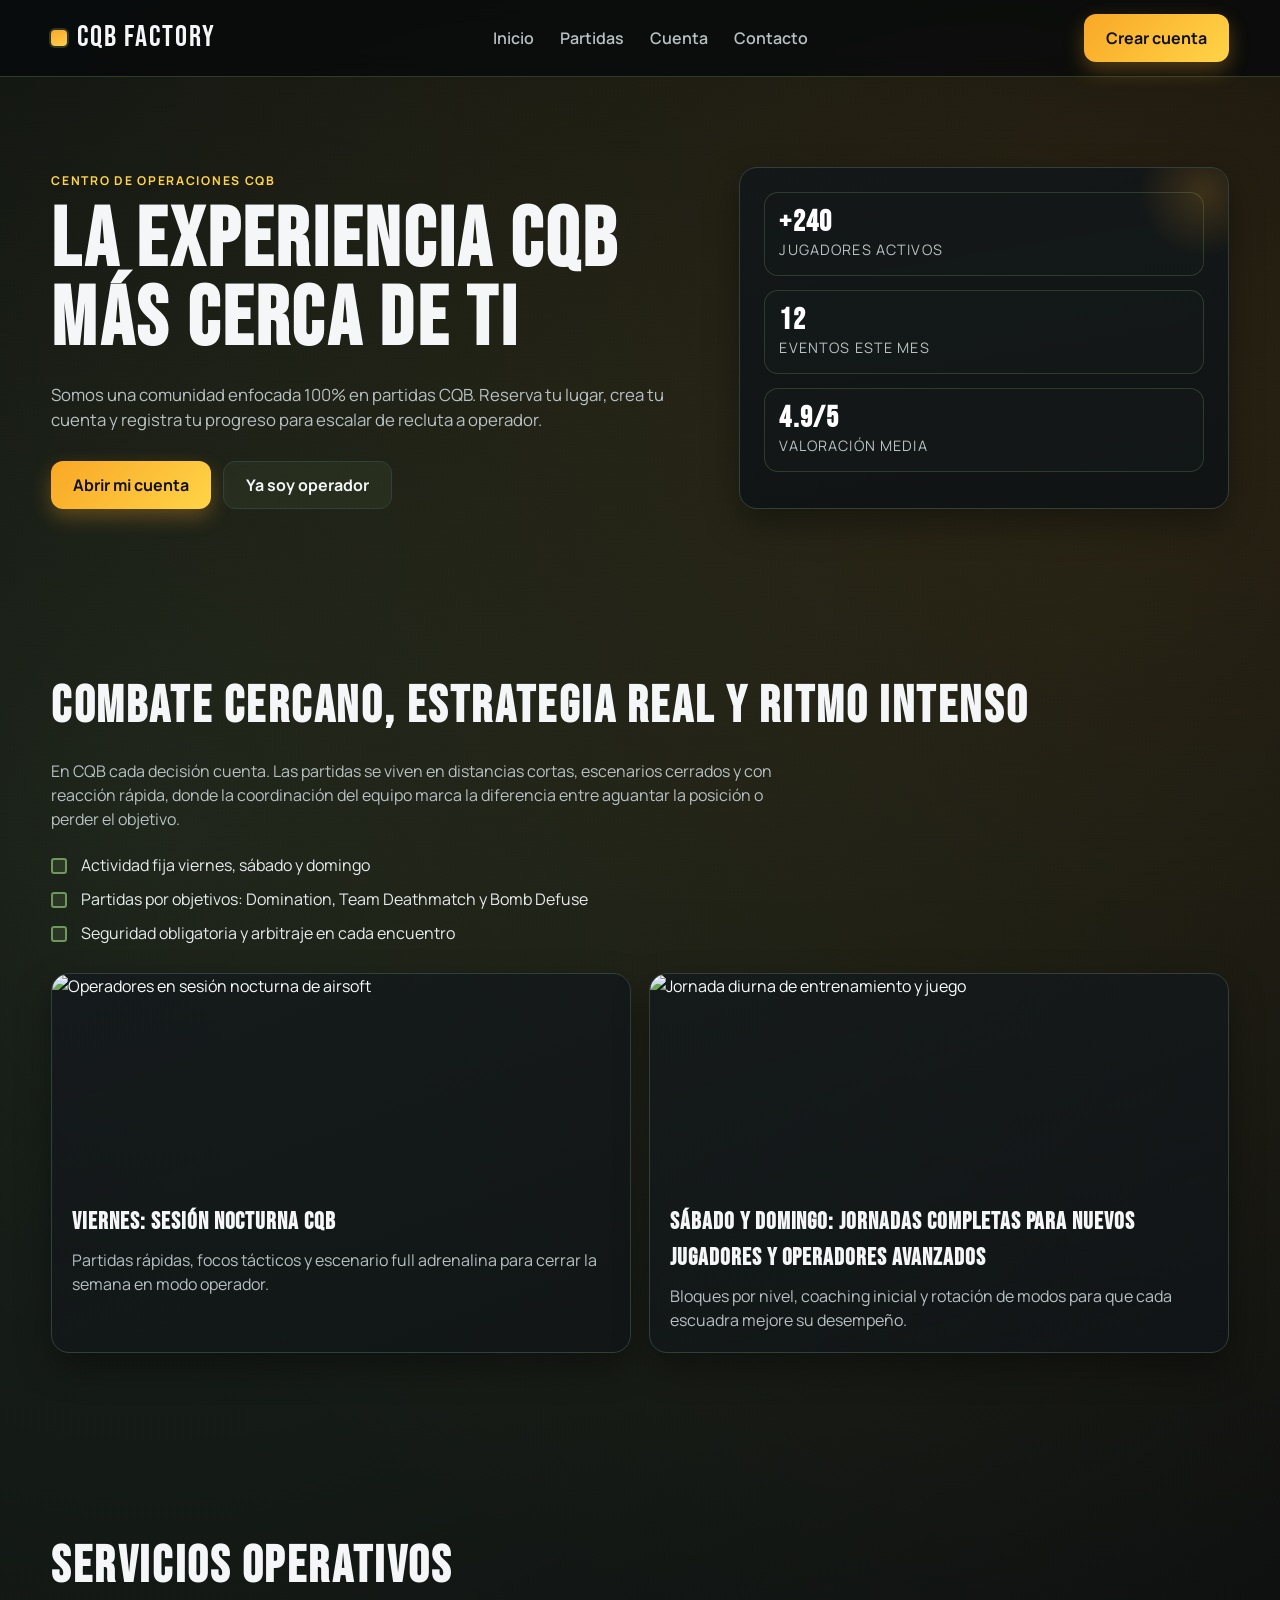
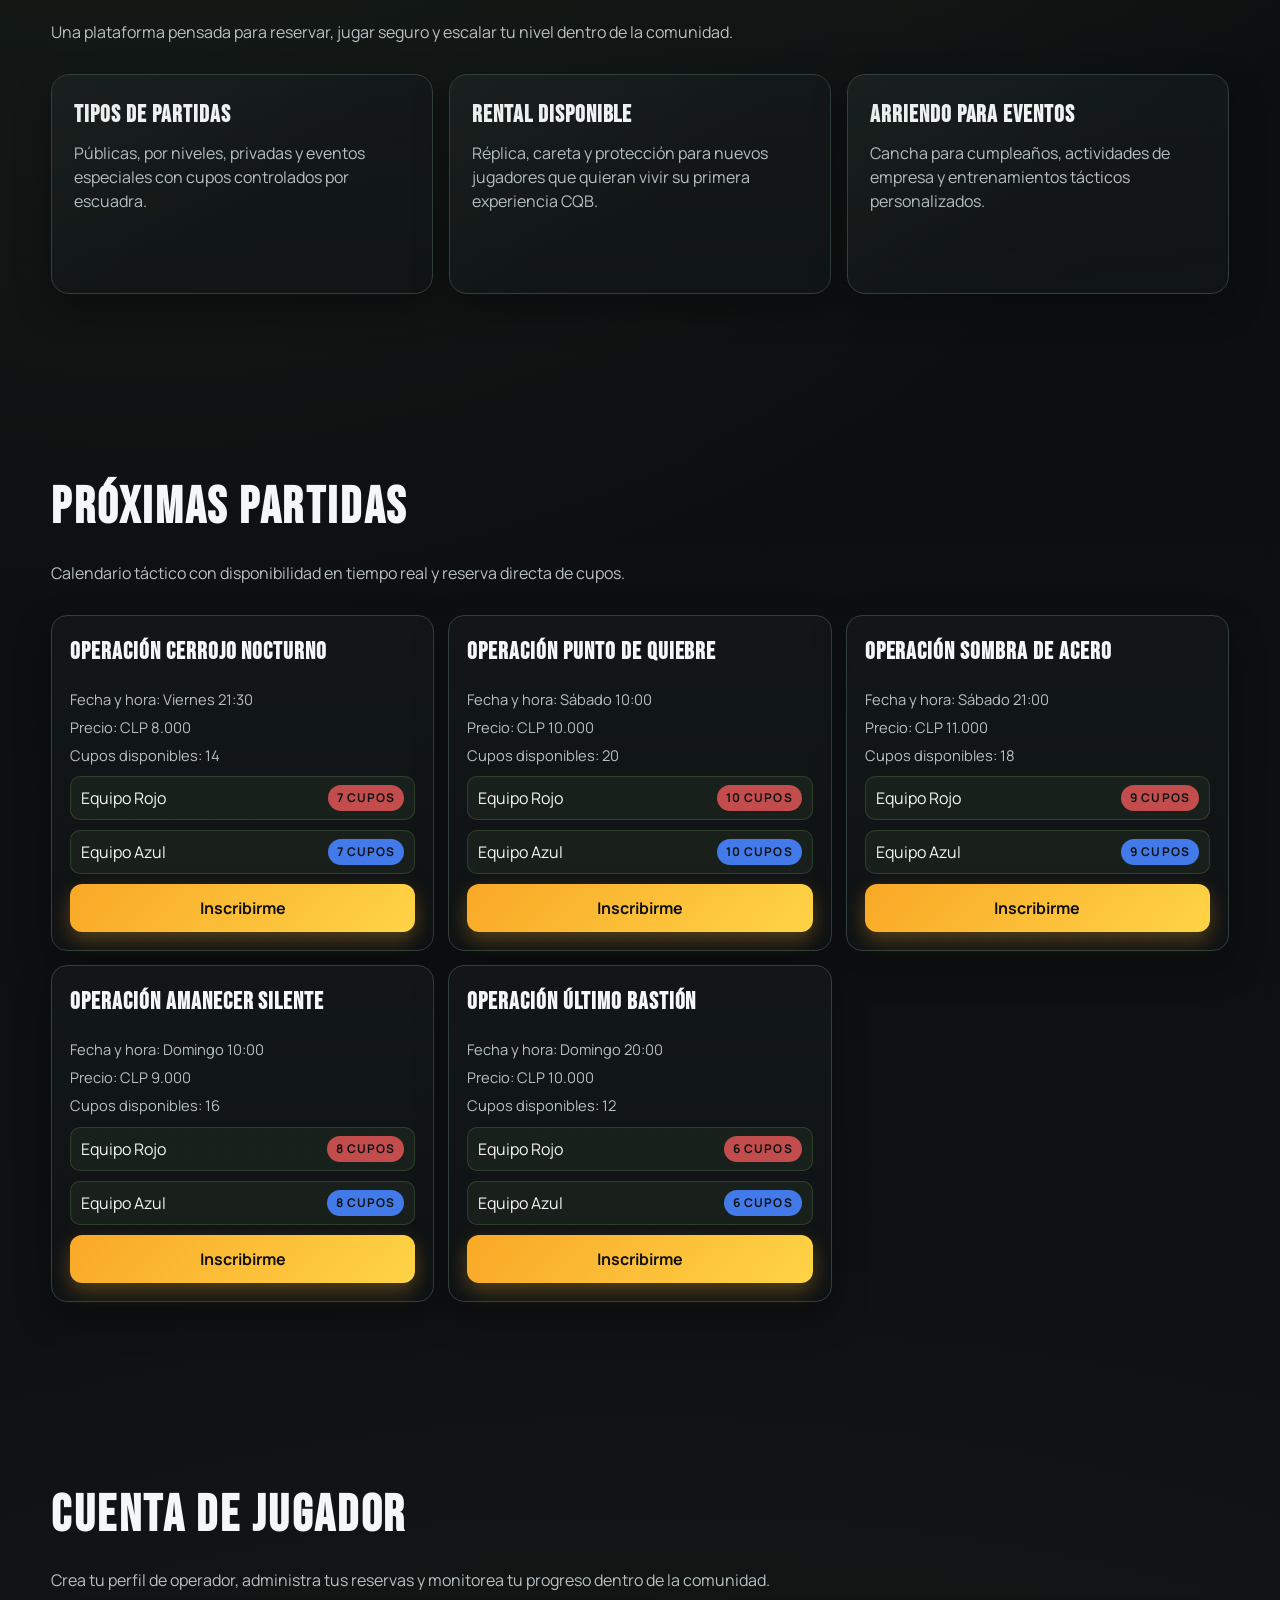
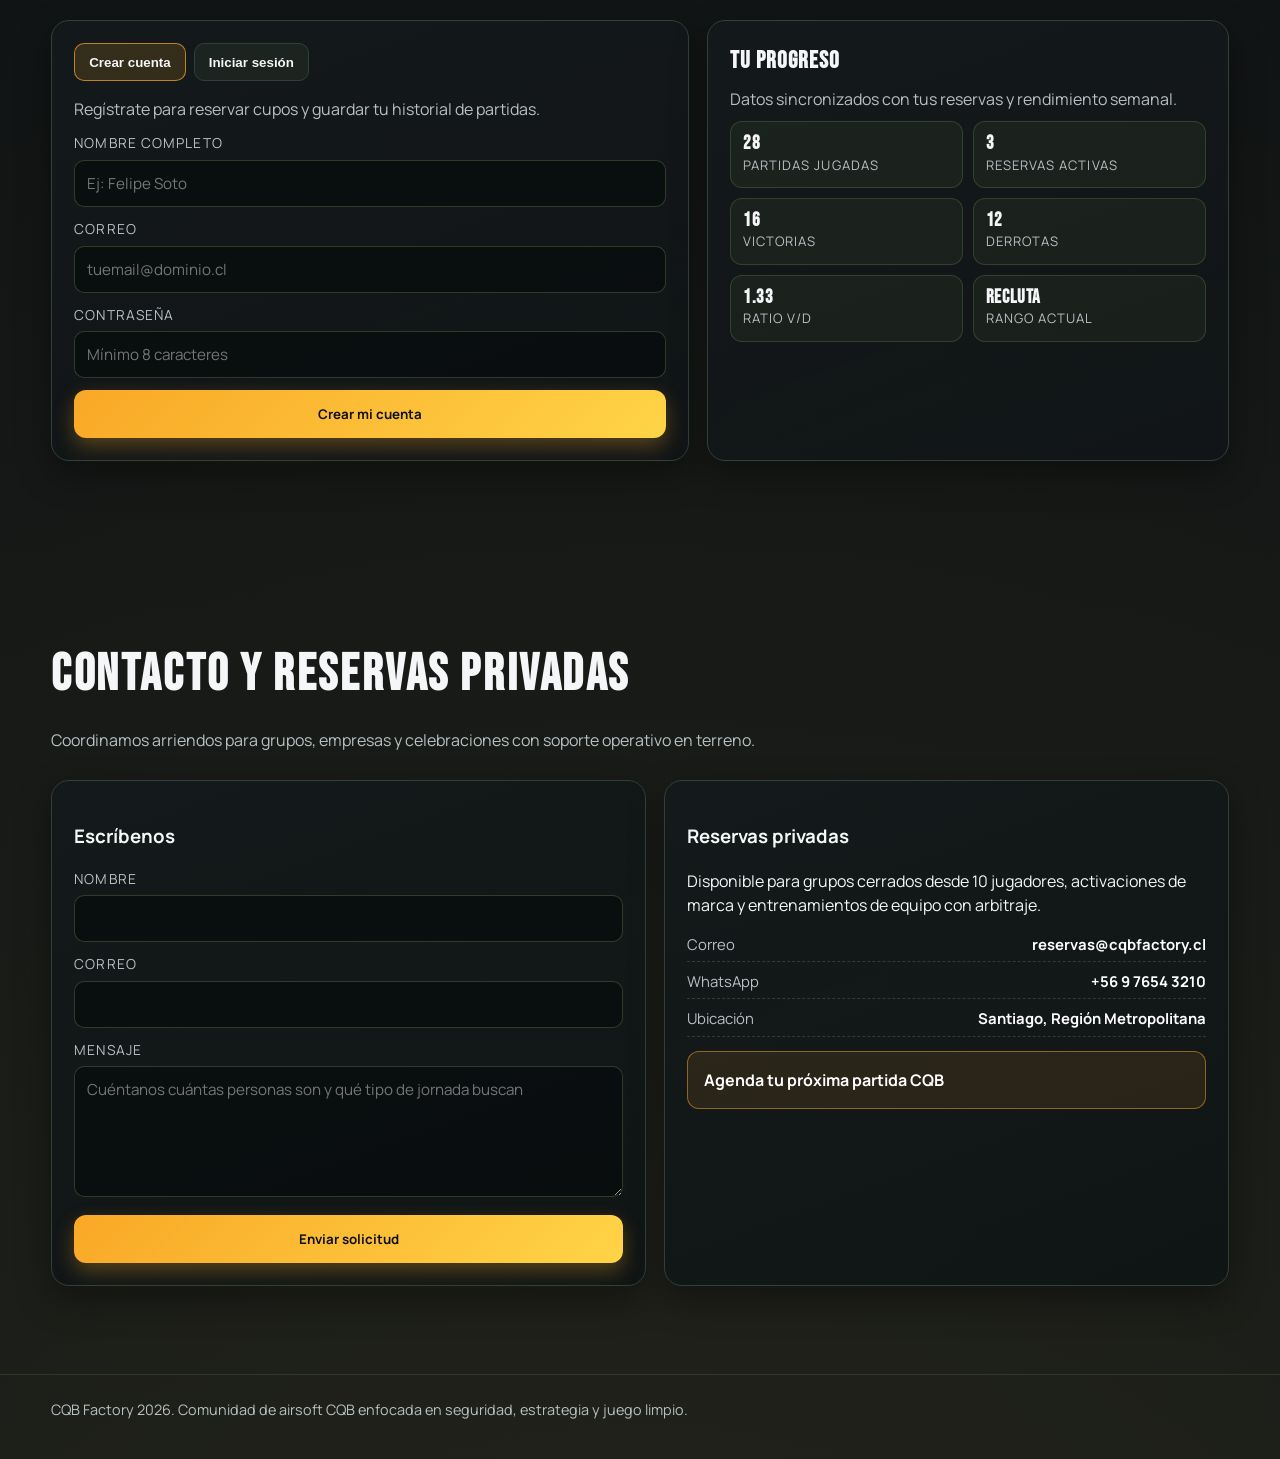
==== landing-cqb-factory-wordpress.html @ 55fa455e "base de la pagina web" ====
<!doctype html>
<html lang="es-CL">
<head>
  <meta charset="UTF-8" />
  <meta name="viewport" content="width=device-width, initial-scale=1.0" />
  <title>CQB Factory | Comunidad Airsoft CQB</title>
  <meta name="description" content="Plataforma de reservas de partidas CQB: crea tu cuenta, inscríbete a eventos y gestiona tu progreso como operador." />

  <link rel="preconnect" href="https://fonts.googleapis.com" />
  <link rel="preconnect" href="https://fonts.gstatic.com" crossorigin />
  <link href="https://fonts.googleapis.com/css2?family=Bebas+Neue&family=Manrope:wght@400;500;600;700;800&display=swap" rel="stylesheet" />

  <style>
    :root {
      --bg: #0d0f10;
      --bg-soft: #131718;
      --bg-panel: #171c1e;
      --text: #f4f6f7;
      --text-soft: #b7c0c3;
      --green: #5f7c4f;
      --green-strong: #6f965b;
      --charcoal: #252b2d;
      --line: #31403a;
      --accent: #f9a826;
      --accent-soft: #ffd447;
      --danger: #f45b69;
      --blue-team: #4886ff;
      --red-team: #d65353;
      --radius: 18px;
      --shadow: 0 14px 34px rgba(0, 0, 0, 0.35);
    }

    * {
      box-sizing: border-box;
    }

    html {
      scroll-behavior: smooth;
    }

    body {
      margin: 0;
      color: var(--text);
      font-family: "Manrope", sans-serif;
      background:
        radial-gradient(circle at 12% 18%, rgba(111, 150, 91, 0.16), transparent 35%),
        radial-gradient(circle at 88% 8%, rgba(249, 168, 38, 0.12), transparent 30%),
        radial-gradient(circle at 50% 110%, rgba(255, 212, 71, 0.08), transparent 45%),
        linear-gradient(180deg, #090b0c 0%, #111517 100%);
      min-height: 100vh;
      line-height: 1.5;
      position: relative;
      overflow-x: hidden;
    }

    body::before {
      content: "";
      position: fixed;
      inset: 0;
      pointer-events: none;
      background-image:
        repeating-linear-gradient(0deg, rgba(255, 255, 255, 0.02) 0px, rgba(255, 255, 255, 0.02) 1px, transparent 1px, transparent 3px),
        repeating-linear-gradient(90deg, rgba(255, 255, 255, 0.015) 0px, rgba(255, 255, 255, 0.015) 1px, transparent 1px, transparent 4px);
      mix-blend-mode: overlay;
      opacity: 0.35;
      z-index: 0;
    }

    img {
      max-width: 100%;
      display: block;
    }

    .wrap {
      width: min(1180px, 92vw);
      margin: 0 auto;
      position: relative;
      z-index: 1;
    }

    .section {
      padding: 88px 0;
    }

    .section-title {
      font-family: "Bebas Neue", sans-serif;
      letter-spacing: 0.05em;
      font-size: clamp(2rem, 4.6vw, 3.2rem);
      margin: 0 0 14px;
      text-transform: uppercase;
    }

    .section-sub {
      margin: 0;
      color: var(--text-soft);
      max-width: 760px;
    }

    .eyebrow {
      text-transform: uppercase;
      letter-spacing: 0.14em;
      color: var(--accent-soft);
      font-weight: 700;
      font-size: 0.76rem;
      margin-bottom: 12px;
      display: inline-block;
    }

    .reveal {
      opacity: 0;
      transform: translateY(24px);
      transition: opacity 0.6s ease, transform 0.6s ease;
    }

    .reveal.in-view {
      opacity: 1;
      transform: translateY(0);
    }

    .topbar {
      position: sticky;
      top: 0;
      z-index: 30;
      background: rgba(8, 10, 11, 0.82);
      backdrop-filter: blur(10px);
      border-bottom: 1px solid rgba(111, 150, 91, 0.35);
    }

    .nav {
      min-height: 76px;
      display: flex;
      align-items: center;
      justify-content: space-between;
      gap: 18px;
    }

    .brand {
      display: inline-flex;
      align-items: center;
      gap: 10px;
      text-decoration: none;
      color: var(--text);
      font-family: "Bebas Neue", sans-serif;
      font-size: 1.9rem;
      letter-spacing: 0.06em;
    }

    .brand-mark {
      width: 16px;
      height: 16px;
      border-radius: 4px;
      background: linear-gradient(160deg, var(--accent) 0%, #ffcf52 100%);
      box-shadow: 0 0 0 2px rgba(95, 124, 79, 0.4);
    }

    .menu {
      display: flex;
      align-items: center;
      gap: 26px;
      flex-wrap: wrap;
    }

    .menu a {
      color: var(--text-soft);
      text-decoration: none;
      font-weight: 600;
      transition: color 0.25s ease;
    }

    .menu a:hover,
    .menu a:focus-visible {
      color: #fff;
    }


    .btn {
      border: 0;
      cursor: pointer;
      padding: 0 22px;
      min-height: 48px;
      border-radius: 12px;
      font-weight: 700;
      font-family: "Manrope", sans-serif;
      display: inline-flex;
      align-items: center;
      justify-content: center;
      text-decoration: none;
      transition: transform 0.2s ease, box-shadow 0.2s ease, background 0.2s ease;
    }

    .btn:hover,
    .btn:focus-visible {
      transform: translateY(-1px);
    }

    .btn-primary {
      color: #111;
      background: linear-gradient(135deg, var(--accent) 0%, var(--accent-soft) 100%);
      box-shadow: 0 8px 20px rgba(249, 168, 38, 0.3);
    }

    .btn-outline {
      color: var(--text);
      background: rgba(95, 124, 79, 0.13);
      border: 1px solid var(--line);
    }

    .hero {
      padding: 90px 0 72px;
    }

    .hero-grid {
      display: grid;
      gap: 26px;
      grid-template-columns: 1.15fr 0.85fr;
      align-items: stretch;
    }

    .hero h1 {
      font-family: "Bebas Neue", sans-serif;
      text-transform: uppercase;
      font-size: clamp(2.8rem, 8vw, 5.2rem);
      letter-spacing: 0.04em;
      line-height: 0.95;
      margin: 0 0 22px;
    }

    .hero p {
      margin: 0;
      color: var(--text-soft);
      font-size: 1.05rem;
      max-width: 700px;
    }

    .hero-actions {
      margin-top: 28px;
      display: flex;
      flex-wrap: wrap;
      gap: 12px;
    }

    .hero-panel {
      border: 1px solid var(--line);
      border-radius: var(--radius);
      background: linear-gradient(170deg, rgba(19, 23, 24, 0.94) 0%, rgba(15, 19, 20, 0.92) 100%);
      box-shadow: var(--shadow);
      padding: 24px;
      display: grid;
      gap: 14px;
      align-content: start;
      position: relative;
      overflow: hidden;
    }

    .hero-panel::after {
      content: "";
      position: absolute;
      right: -40px;
      top: -40px;
      width: 130px;
      height: 130px;
      border-radius: 50%;
      background: radial-gradient(circle, rgba(249, 168, 38, 0.18) 0%, transparent 70%);
    }

    .metric {
      display: grid;
      gap: 2px;
      border: 1px solid rgba(111, 150, 91, 0.3);
      border-radius: 14px;
      padding: 14px;
      background: rgba(20, 26, 27, 0.6);
    }

    .metric strong {
      font-family: "Bebas Neue", sans-serif;
      letter-spacing: 0.04em;
      font-size: 1.9rem;
      color: #fff;
      line-height: 1;
    }

    .metric span {
      color: var(--text-soft);
      font-size: 0.9rem;
      text-transform: uppercase;
      letter-spacing: 0.08em;
    }

    .grid-2 {
      display: grid;
      grid-template-columns: repeat(2, minmax(0, 1fr));
      gap: 18px;
      margin-top: 28px;
    }

    .card {
      border: 1px solid var(--line);
      border-radius: var(--radius);
      background: linear-gradient(160deg, rgba(21, 26, 28, 0.92), rgba(17, 21, 23, 0.88));
      box-shadow: var(--shadow);
      overflow: hidden;
    }

    .card-body {
      padding: 20px;
    }

    .card h3,
    .service h3,
    .event-card h3,
    .panel h3 {
      margin: 0 0 8px;
      font-family: "Bebas Neue", sans-serif;
      text-transform: uppercase;
      letter-spacing: 0.04em;
      font-size: 1.5rem;
    }

    .card p,
    .service p,
    .event-card p,
    .panel p,
    .form-note,
    .label {
      margin: 0;
      color: var(--text-soft);
    }

    .bullet-list {
      margin: 22px 0 0;
      padding: 0;
      list-style: none;
      display: grid;
      gap: 10px;
    }

    .bullet-list li {
      position: relative;
      padding-left: 30px;
      color: #e6ebed;
    }

    .bullet-list li::before {
      content: "";
      width: 12px;
      height: 12px;
      border-radius: 3px;
      border: 2px solid var(--green-strong);
      background: rgba(111, 150, 91, 0.18);
      position: absolute;
      top: 5px;
      left: 0;
    }

    .feature-image {
      height: 210px;
      object-fit: cover;
      width: 100%;
      filter: saturate(0.78) contrast(1.05);
    }

    .services-grid {
      margin-top: 30px;
      display: grid;
      gap: 16px;
      grid-template-columns: repeat(3, minmax(0, 1fr));
    }

    .service {
      border: 1px solid var(--line);
      border-radius: var(--radius);
      padding: 22px;
      background: linear-gradient(175deg, rgba(20, 25, 27, 0.95), rgba(17, 21, 22, 0.86));
      box-shadow: var(--shadow);
      min-height: 220px;
      position: relative;
      overflow: hidden;
    }

    .service::before {
      content: "";
      position: absolute;
      inset: 0;
      background: linear-gradient(140deg, rgba(95, 124, 79, 0.08), transparent 55%);
      pointer-events: none;
    }

    .events-grid {
      margin-top: 30px;
      display: grid;
      grid-template-columns: repeat(3, minmax(0, 1fr));
      gap: 14px;
    }

    .event-card {
      border: 1px solid var(--line);
      border-radius: 16px;
      padding: 18px;
      background:
        linear-gradient(180deg, rgba(19, 23, 24, 0.95), rgba(15, 19, 21, 0.9)),
        repeating-linear-gradient(90deg, transparent 0px, transparent 19px, rgba(255, 255, 255, 0.03) 19px, rgba(255, 255, 255, 0.03) 20px);
      box-shadow: var(--shadow);
      display: grid;
      gap: 10px;
    }

    .event-meta {
      display: grid;
      gap: 6px;
      font-size: 0.92rem;
      color: var(--text-soft);
    }

    .event-row {
      display: flex;
      justify-content: space-between;
      align-items: center;
      gap: 10px;
      padding: 8px 10px;
      background: rgba(95, 124, 79, 0.12);
      border: 1px solid rgba(111, 150, 91, 0.26);
      border-radius: 10px;
    }

    .tag {
      font-size: 0.75rem;
      text-transform: uppercase;
      letter-spacing: 0.09em;
      font-weight: 700;
      color: #0f1213;
      border-radius: 999px;
      padding: 4px 9px;
    }

    .tag-blue { background: rgba(72, 134, 255, 0.9); }
    .tag-red { background: rgba(214, 83, 83, 0.9); }

    .account-grid {
      margin-top: 28px;
      display: grid;
      gap: 18px;
      grid-template-columns: 1.1fr 0.9fr;
    }

    .panel {
      border: 1px solid var(--line);
      border-radius: var(--radius);
      background: linear-gradient(160deg, rgba(20, 25, 27, 0.95), rgba(17, 21, 23, 0.9));
      box-shadow: var(--shadow);
      padding: 22px;
    }

    .tabs {
      display: inline-flex;
      gap: 8px;
      margin-bottom: 16px;
      flex-wrap: wrap;
    }

    .tab-btn {
      border: 1px solid var(--line);
      background: rgba(95, 124, 79, 0.12);
      color: var(--text);
      border-radius: 10px;
      min-height: 38px;
      padding: 0 14px;
      font-weight: 700;
      cursor: pointer;
    }

    .tab-btn.active {
      border-color: rgba(249, 168, 38, 0.7);
      background: rgba(249, 168, 38, 0.15);
    }

    .tab-panel {
      display: none;
    }

    .tab-panel.active {
      display: block;
      animation: fadeIn 0.28s ease;
    }

    @keyframes fadeIn {
      from { opacity: 0; transform: translateY(5px); }
      to { opacity: 1; transform: translateY(0); }
    }

    .field-grid {
      display: grid;
      gap: 12px;
      grid-template-columns: 1fr;
      margin-top: 12px;
    }

    .label {
      display: block;
      font-size: 0.86rem;
      margin-bottom: 6px;
      text-transform: uppercase;
      letter-spacing: 0.08em;
    }

    input,
    textarea,
    select {
      width: 100%;
      border-radius: 10px;
      border: 1px solid rgba(111, 150, 91, 0.35);
      background: rgba(9, 13, 14, 0.86);
      color: #f8fafb;
      padding: 12px 12px;
      font-family: "Manrope", sans-serif;
      font-size: 0.95rem;
    }

    input:focus,
    textarea:focus,
    select:focus {
      outline: 2px solid rgba(249, 168, 38, 0.45);
      border-color: rgba(249, 168, 38, 0.72);
    }

    .stats {
      display: grid;
      gap: 10px;
      grid-template-columns: repeat(2, minmax(0, 1fr));
      margin-top: 10px;
    }

    .stat {
      border: 1px solid rgba(111, 150, 91, 0.28);
      border-radius: 12px;
      padding: 12px;
      background: rgba(95, 124, 79, 0.11);
      display: grid;
      gap: 2px;
    }

    .stat strong {
      font-size: 1.2rem;
      line-height: 1;
      font-family: "Bebas Neue", sans-serif;
      letter-spacing: 0.03em;
    }

    .stat span {
      color: var(--text-soft);
      font-size: 0.82rem;
      text-transform: uppercase;
      letter-spacing: 0.08em;
    }

    .payment-box {
      margin-top: 28px;
      border: 1px solid var(--line);
      border-radius: var(--radius);
      background:
        linear-gradient(160deg, rgba(20, 26, 27, 0.96), rgba(16, 20, 21, 0.9)),
        radial-gradient(circle at 84% 20%, rgba(249, 168, 38, 0.13), transparent 42%);
      box-shadow: var(--shadow);
      padding: 24px;
      display: grid;
      gap: 20px;
    }

    .payment-steps {
      display: grid;
      grid-template-columns: repeat(2, minmax(0, 1fr));
      gap: 14px;
    }

    .step {
      border: 1px solid rgba(111, 150, 91, 0.35);
      border-radius: 12px;
      padding: 14px;
      background: rgba(95, 124, 79, 0.08);
    }

    .step h4 {
      margin: 0 0 8px;
      font-family: "Bebas Neue", sans-serif;
      letter-spacing: 0.04em;
      font-size: 1.22rem;
      text-transform: uppercase;
    }

    .summary {
      display: grid;
      gap: 8px;
      margin-top: 10px;
      font-size: 0.93rem;
      color: var(--text-soft);
    }

    .summary div {
      display: flex;
      justify-content: space-between;
      border-bottom: 1px dashed rgba(111, 150, 91, 0.3);
      padding-bottom: 6px;
    }

    .summary strong {
      color: #fff;
    }

    .contact-grid {
      margin-top: 28px;
      display: grid;
      grid-template-columns: 1fr 0.95fr;
      gap: 18px;
    }

    .contact-card {
      border: 1px solid var(--line);
      border-radius: var(--radius);
      background: linear-gradient(160deg, rgba(20, 26, 27, 0.95), rgba(15, 20, 21, 0.9));
      box-shadow: var(--shadow);
      padding: 22px;
    }

    .cta {
      margin-top: 14px;
      padding: 16px;
      border-radius: 12px;
      border: 1px solid rgba(249, 168, 38, 0.5);
      background: rgba(249, 168, 38, 0.1);
      color: #fff;
      font-weight: 700;
    }

    .footer {
      border-top: 1px solid rgba(111, 150, 91, 0.22);
      padding: 24px 0 38px;
      color: var(--text-soft);
      font-size: 0.9rem;
    }

    .menu-toggle {
      display: none;
      min-height: 42px;
      min-width: 42px;
      border-radius: 10px;
      border: 1px solid var(--line);
      background: rgba(95, 124, 79, 0.12);
      color: #fff;
      font-weight: 700;
    }

    @media (max-width: 1024px) {
      .hero-grid,
      .account-grid,
      .contact-grid,
      .payment-steps {
        grid-template-columns: 1fr;
      }

      .services-grid,
      .events-grid {
        grid-template-columns: repeat(2, minmax(0, 1fr));
      }
    }

    @media (max-width: 760px) {
      .section {
        padding: 70px 0;
      }

      .menu-toggle {
        display: inline-flex;
        align-items: center;
        justify-content: center;
      }

      .menu {
        position: absolute;
        top: 76px;
        left: 4vw;
        right: 4vw;
        border: 1px solid var(--line);
        border-radius: 14px;
        background: rgba(13, 17, 18, 0.95);
        padding: 16px;
        display: none;
        flex-direction: column;
        align-items: flex-start;
        gap: 12px;
      }

      .menu.open {
        display: flex;
      }

      .nav .btn-primary {
        display: none;
      }

      .grid-2,
      .services-grid,
      .events-grid,
      .stats {
        grid-template-columns: 1fr;
      }

      .hero {
        padding-top: 62px;
      }
    }
  </style>
</head>
<body>
  <header class="topbar">
    <div class="wrap nav">
      <a href="#inicio" class="brand" aria-label="Ir al inicio de CQB Factory">
        <span class="brand-mark" aria-hidden="true"></span>
        CQB FACTORY
      </a>

      <button class="menu-toggle" id="menuToggle" aria-label="Abrir menú">MENU</button>

      <nav class="menu" id="mainMenu">
        <a href="#inicio">Inicio</a>
        <a href="#partidas">Partidas</a>
        <a href="#cuenta">Cuenta</a>
        <a href="#contacto">Contacto</a>
      </nav>

      <a href="#cuenta" class="btn btn-primary">Crear cuenta</a>
    </div>
  </header>

  <main>
    <section class="hero" id="inicio">
      <div class="wrap hero-grid">
        <div class="reveal">
          <span class="eyebrow">Centro de Operaciones CQB</span>
          <h1>La experiencia CQB más cerca de ti</h1>
          <p>
            Somos una comunidad enfocada 100% en partidas CQB. Reserva tu lugar, crea tu cuenta y registra tu progreso
            para escalar de recluta a operador.
          </p>
          <div class="hero-actions">
            <a href="#cuenta" class="btn btn-primary">Abrir mi cuenta</a>
            <a href="#cuenta" class="btn btn-outline">Ya soy operador</a>
          </div>
        </div>

        <aside class="hero-panel reveal" aria-label="Métricas de la comunidad">
          <div class="metric">
            <strong>+240</strong>
            <span>Jugadores activos</span>
          </div>
          <div class="metric">
            <strong>12</strong>
            <span>Eventos este mes</span>
          </div>
          <div class="metric">
            <strong>4.9/5</strong>
            <span>Valoración media</span>
          </div>
        </aside>
      </div>
    </section>

    <section class="section" id="descripcion">
      <div class="wrap reveal">
        <h2 class="section-title">Combate cercano, estrategia real y ritmo intenso</h2>
        <p class="section-sub">
          En CQB cada decisión cuenta. Las partidas se viven en distancias cortas, escenarios cerrados y con reacción rápida,
          donde la coordinación del equipo marca la diferencia entre aguantar la posición o perder el objetivo.
        </p>

        <ul class="bullet-list">
          <li>Actividad fija viernes, sábado y domingo</li>
          <li>Partidas por objetivos: Domination, Team Deathmatch y Bomb Defuse</li>
          <li>Seguridad obligatoria y arbitraje en cada encuentro</li>
        </ul>

        <div class="grid-2">
          <article class="card reveal">
            <img class="feature-image" src="https://images.unsplash.com/photo-1520105072000-f44fc083e508?auto=format&fit=crop&w=1200&q=80" alt="Operadores en sesión nocturna de airsoft" loading="lazy" />
            <div class="card-body">
              <h3>Viernes: Sesión nocturna CQB</h3>
              <p>Partidas rápidas, focos tácticos y escenario full adrenalina para cerrar la semana en modo operador.</p>
            </div>
          </article>

          <article class="card reveal">
            <img class="feature-image" src="https://images.unsplash.com/photo-1547355253-ff0740f6e8c1?auto=format&fit=crop&w=1200&q=80" alt="Jornada diurna de entrenamiento y juego" loading="lazy" />
            <div class="card-body">
              <h3>Sábado y Domingo: Jornadas completas para nuevos jugadores y operadores avanzados</h3>
              <p>Bloques por nivel, coaching inicial y rotación de modos para que cada escuadra mejore su desempeño.</p>
            </div>
          </article>
        </div>
      </div>
    </section>

    <section class="section" id="servicios">
      <div class="wrap reveal">
        <h2 class="section-title">Servicios Operativos</h2>
        <p class="section-sub">Una plataforma pensada para reservar, jugar seguro y escalar tu nivel dentro de la comunidad.</p>

        <div class="services-grid">
          <article class="service reveal">
            <h3>Tipos de partidas</h3>
            <p>Públicas, por niveles, privadas y eventos especiales con cupos controlados por escuadra.</p>
          </article>

          <article class="service reveal">
            <h3>Rental disponible</h3>
            <p>Réplica, careta y protección para nuevos jugadores que quieran vivir su primera experiencia CQB.</p>
          </article>

          <article class="service reveal">
            <h3>Arriendo para eventos</h3>
            <p>Cancha para cumpleaños, actividades de empresa y entrenamientos tácticos personalizados.</p>
          </article>
        </div>
      </div>
    </section>

    <section class="section" id="partidas">
      <div class="wrap reveal">
        <h2 class="section-title">Próximas partidas</h2>
        <p class="section-sub">Calendario táctico con disponibilidad en tiempo real y reserva directa de cupos.</p>

        <div class="events-grid">
          <article class="event-card reveal">
            <h3>Operación Cerrojo Nocturno</h3>
            <div class="event-meta">
              <span>Fecha y hora: Viernes 21:30</span>
              <span>Precio: CLP 8.000</span>
              <span>Cupos disponibles: 14</span>
            </div>
            <div class="event-row"><span>Equipo Rojo</span><span class="tag tag-red">7 cupos</span></div>
            <div class="event-row"><span>Equipo Azul</span><span class="tag tag-blue">7 cupos</span></div>
            <a class="btn btn-primary" href="inscripcion-y-pago.html">Inscribirme</a>
          </article>

          <article class="event-card reveal">
            <h3>Operación Punto de Quiebre</h3>
            <div class="event-meta">
              <span>Fecha y hora: Sábado 10:00</span>
              <span>Precio: CLP 10.000</span>
              <span>Cupos disponibles: 20</span>
            </div>
            <div class="event-row"><span>Equipo Rojo</span><span class="tag tag-red">10 cupos</span></div>
            <div class="event-row"><span>Equipo Azul</span><span class="tag tag-blue">10 cupos</span></div>
            <a class="btn btn-primary" href="inscripcion-y-pago.html">Inscribirme</a>
          </article>

          <article class="event-card reveal">
            <h3>Operación Sombra de Acero</h3>
            <div class="event-meta">
              <span>Fecha y hora: Sábado 21:00</span>
              <span>Precio: CLP 11.000</span>
              <span>Cupos disponibles: 18</span>
            </div>
            <div class="event-row"><span>Equipo Rojo</span><span class="tag tag-red">9 cupos</span></div>
            <div class="event-row"><span>Equipo Azul</span><span class="tag tag-blue">9 cupos</span></div>
            <a class="btn btn-primary" href="inscripcion-y-pago.html">Inscribirme</a>
          </article>

          <article class="event-card reveal">
            <h3>Operación Amanecer Silente</h3>
            <div class="event-meta">
              <span>Fecha y hora: Domingo 10:00</span>
              <span>Precio: CLP 9.000</span>
              <span>Cupos disponibles: 16</span>
            </div>
            <div class="event-row"><span>Equipo Rojo</span><span class="tag tag-red">8 cupos</span></div>
            <div class="event-row"><span>Equipo Azul</span><span class="tag tag-blue">8 cupos</span></div>
            <a class="btn btn-primary" href="inscripcion-y-pago.html">Inscribirme</a>
          </article>

          <article class="event-card reveal">
            <h3>Operación Último Bastión</h3>
            <div class="event-meta">
              <span>Fecha y hora: Domingo 20:00</span>
              <span>Precio: CLP 10.000</span>
              <span>Cupos disponibles: 12</span>
            </div>
            <div class="event-row"><span>Equipo Rojo</span><span class="tag tag-red">6 cupos</span></div>
            <div class="event-row"><span>Equipo Azul</span><span class="tag tag-blue">6 cupos</span></div>
            <a class="btn btn-primary" href="inscripcion-y-pago.html">Inscribirme</a>
          </article>
        </div>
      </div>
    </section>

    <section class="section" id="cuenta">
      <div class="wrap reveal">
        <h2 class="section-title">Cuenta de jugador</h2>
        <p class="section-sub">Crea tu perfil de operador, administra tus reservas y monitorea tu progreso dentro de la comunidad.</p>

        <div class="account-grid">
          <article class="panel reveal">
            <div class="tabs" role="tablist" aria-label="Acceso de cuenta">
              <button class="tab-btn active" role="tab" data-target="tab-crear" aria-selected="true">Crear cuenta</button>
              <button class="tab-btn" role="tab" data-target="tab-login" aria-selected="false">Iniciar sesión</button>
            </div>

            <div class="tab-panel active" id="tab-crear" role="tabpanel">
              <p class="form-note">Regístrate para reservar cupos y guardar tu historial de partidas.</p>
              <form class="field-grid" action="#" method="post">
                <div>
                  <label class="label" for="nombre-crear">Nombre completo</label>
                  <input id="nombre-crear" name="nombre" type="text" placeholder="Ej: Felipe Soto" required />
                </div>
                <div>
                  <label class="label" for="correo-crear">Correo</label>
                  <input id="correo-crear" name="correo" type="email" placeholder="tuemail@dominio.cl" required />
                </div>
                <div>
                  <label class="label" for="pass-crear">Contraseña</label>
                  <input id="pass-crear" name="contrasena" type="password" placeholder="Mínimo 8 caracteres" required />
                </div>
                <button class="btn btn-primary" type="submit">Crear mi cuenta</button>
              </form>
            </div>

            <div class="tab-panel" id="tab-login" role="tabpanel">
              <p class="form-note">Ingresa con tu cuenta para inscribirte en próximas partidas y revisar tus estadísticas.</p>
              <form class="field-grid" action="#" method="post">
                <div>
                  <label class="label" for="nombre-login">Nombre</label>
                  <input id="nombre-login" name="nombre_login" type="text" placeholder="Tu nombre de operador" required />
                </div>
                <div>
                  <label class="label" for="correo-login">Correo</label>
                  <input id="correo-login" name="correo_login" type="email" placeholder="tuemail@dominio.cl" required />
                </div>
                <div>
                  <label class="label" for="pass-login">Contraseña</label>
                  <input id="pass-login" name="pass_login" type="password" placeholder="Tu contraseña" required />
                </div>
                <button class="btn btn-outline" type="submit">Entrar al sistema</button>
              </form>
            </div>
          </article>

          <aside class="panel reveal" aria-label="Panel de progreso del jugador">
            <h3>Tu progreso</h3>
            <p class="form-note">Datos sincronizados con tus reservas y rendimiento semanal.</p>
            <div class="stats">
              <div class="stat"><strong>28</strong><span>Partidas jugadas</span></div>
              <div class="stat"><strong>3</strong><span>Reservas activas</span></div>
              <div class="stat"><strong>16</strong><span>Victorias</span></div>
              <div class="stat"><strong>12</strong><span>Derrotas</span></div>
              <div class="stat"><strong>1.33</strong><span>Ratio V/D</span></div>
              <div class="stat"><strong>Recluta</strong><span>Rango actual</span></div>
            </div>
          </aside>
        </div>

      </div>
    </section>

    <section class="section" id="contacto">
      <div class="wrap reveal">
        <h2 class="section-title">Contacto y reservas privadas</h2>
        <p class="section-sub">Coordinamos arriendos para grupos, empresas y celebraciones con soporte operativo en terreno.</p>

        <div class="contact-grid">
          <article class="contact-card reveal">
            <h3>Escríbenos</h3>
            <form class="field-grid" action="#" method="post">
              <div>
                <label class="label" for="contacto-nombre">Nombre</label>
                <input id="contacto-nombre" name="contacto_nombre" type="text" required />
              </div>
              <div>
                <label class="label" for="contacto-correo">Correo</label>
                <input id="contacto-correo" name="contacto_correo" type="email" required />
              </div>
              <div>
                <label class="label" for="contacto-mensaje">Mensaje</label>
                <textarea id="contacto-mensaje" name="contacto_mensaje" rows="5" placeholder="Cuéntanos cuántas personas son y qué tipo de jornada buscan" required></textarea>
              </div>
              <button class="btn btn-primary" type="submit">Enviar solicitud</button>
            </form>
          </article>

          <aside class="contact-card reveal">
            <h3>Reservas privadas</h3>
            <p>
              Disponible para grupos cerrados desde 10 jugadores, activaciones de marca y entrenamientos de equipo con arbitraje.
            </p>
            <div class="summary" style="margin-top: 14px;">
              <div><span>Correo</span><strong>reservas@cqbfactory.cl</strong></div>
              <div><span>WhatsApp</span><strong>+56 9 7654 3210</strong></div>
              <div><span>Ubicación</span><strong>Santiago, Región Metropolitana</strong></div>
            </div>
            <div class="cta">Agenda tu próxima partida CQB</div>
          </aside>
        </div>
      </div>
    </section>
  </main>

  <footer class="footer">
    <div class="wrap">CQB Factory 2026. Comunidad de airsoft CQB enfocada en seguridad, estrategia y juego limpio.</div>
  </footer>

  <script>
    const menuToggle = document.getElementById("menuToggle");
    const mainMenu = document.getElementById("mainMenu");

    if (menuToggle && mainMenu) {
      menuToggle.addEventListener("click", () => {
        mainMenu.classList.toggle("open");
      });
    }

    const tabButtons = document.querySelectorAll(".tab-btn");
    const tabPanels = document.querySelectorAll(".tab-panel");

    tabButtons.forEach((button) => {
      button.addEventListener("click", () => {
        const target = button.getAttribute("data-target");

        tabButtons.forEach((btn) => {
          btn.classList.remove("active");
          btn.setAttribute("aria-selected", "false");
        });

        tabPanels.forEach((panel) => panel.classList.remove("active"));

        button.classList.add("active");
        button.setAttribute("aria-selected", "true");

        const panel = document.getElementById(target);
        if (panel) {
          panel.classList.add("active");
        }
      });
    });

    const observer = new IntersectionObserver(
      (entries) => {
        entries.forEach((entry) => {
          if (entry.isIntersecting) {
            entry.target.classList.add("in-view");
            observer.unobserve(entry.target);
          }
        });
      },
      { threshold: 0.12 }
    );

    document.querySelectorAll(".reveal").forEach((element) => observer.observe(element));
  </script>
</body>
</html>
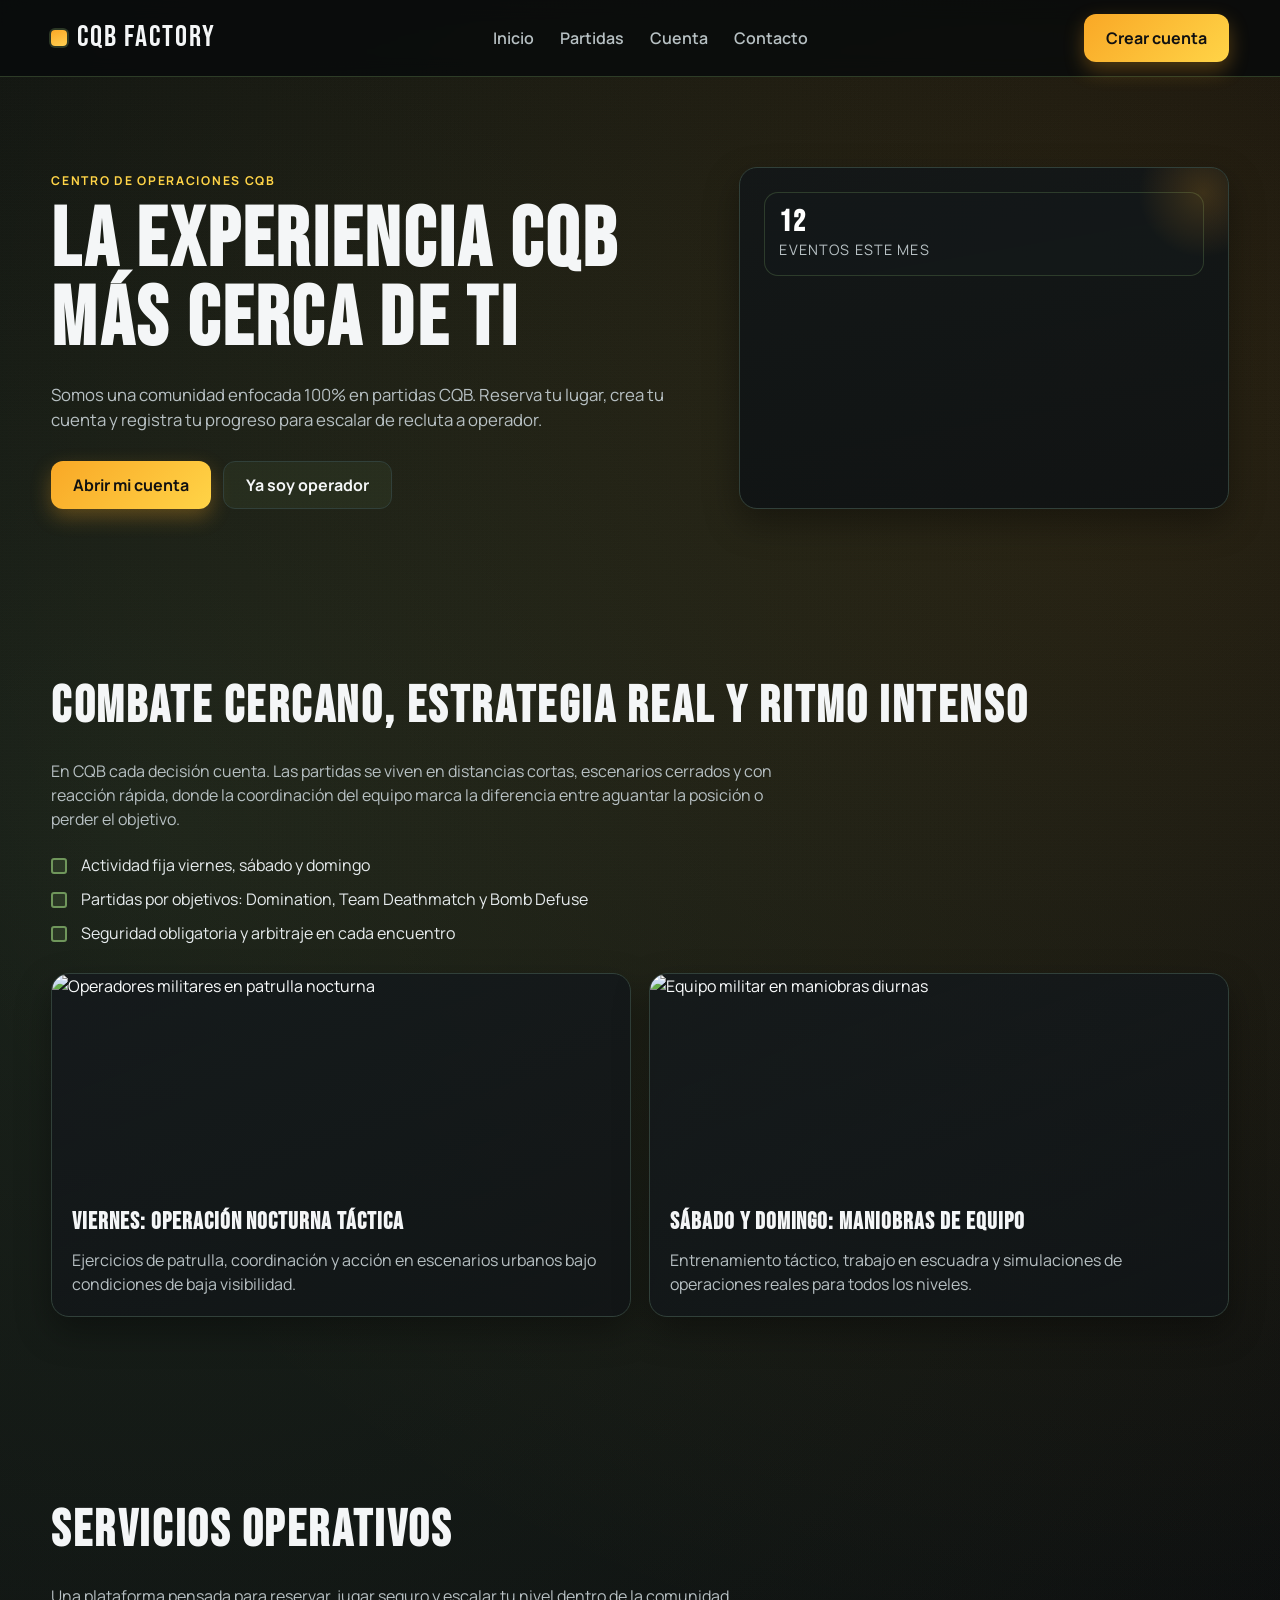
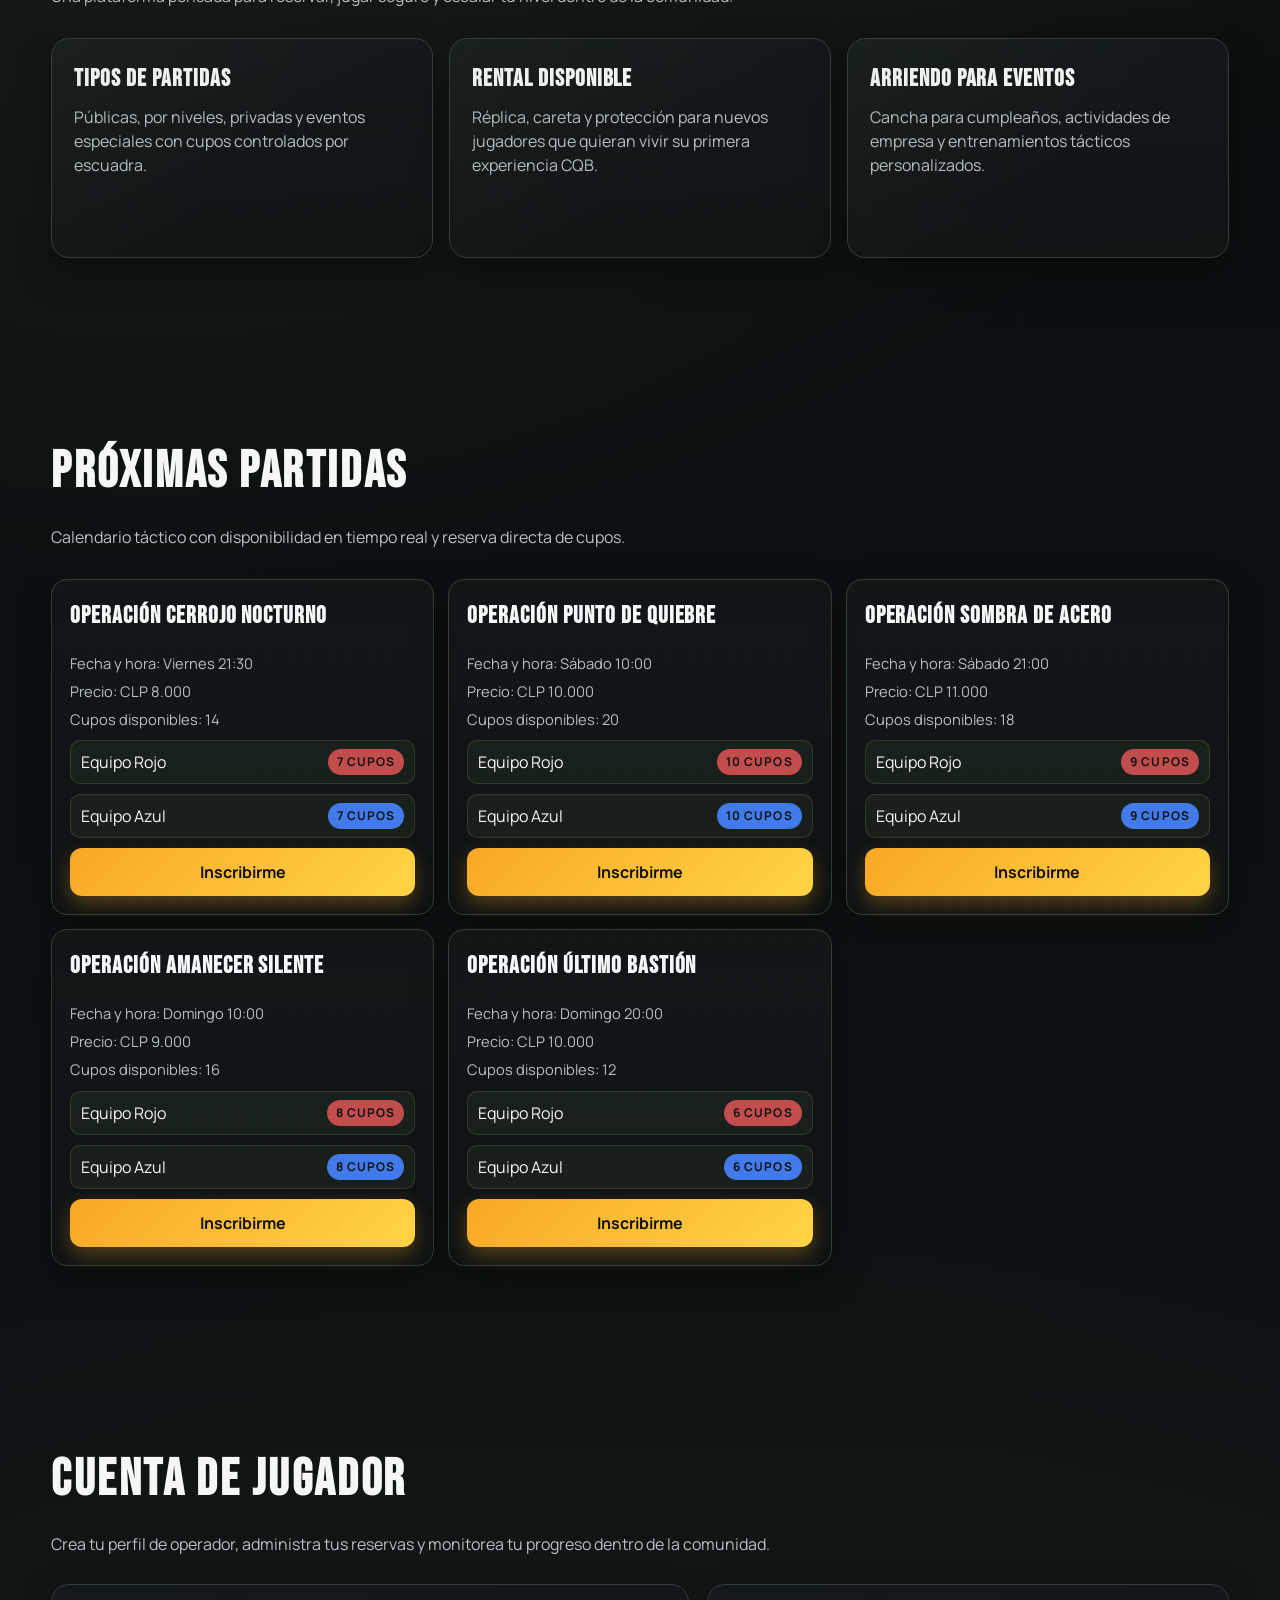
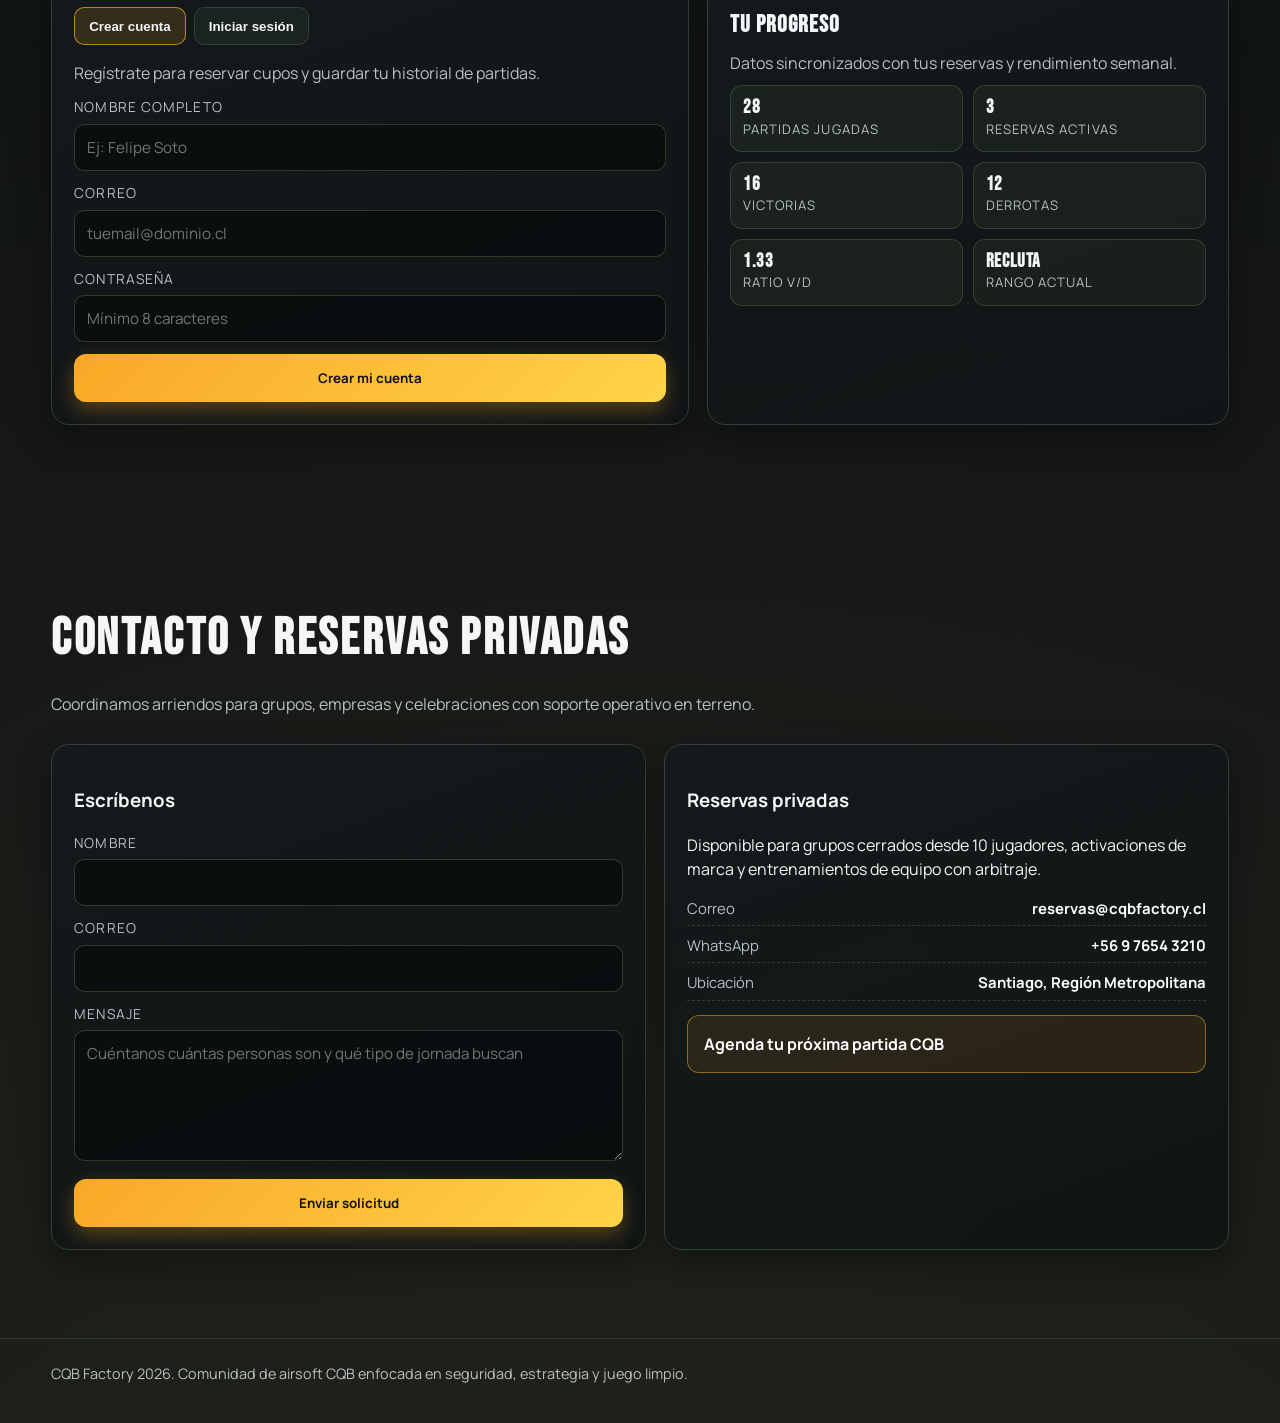
==== commit 10edb522: "preparacion para hostinger" ====
--- a/landing-cqb-factory-wordpress.html
+++ b/landing-cqb-factory-wordpress.html
@@ -749,16 +749,8 @@
 
         <aside class="hero-panel reveal" aria-label="Métricas de la comunidad">
           <div class="metric">
-            <strong>+240</strong>
-            <span>Jugadores activos</span>
-          </div>
-          <div class="metric">
             <strong>12</strong>
             <span>Eventos este mes</span>
-          </div>
-          <div class="metric">
-            <strong>4.9/5</strong>
-            <span>Valoración media</span>
           </div>
         </aside>
       </div>
@@ -780,18 +772,18 @@
 
         <div class="grid-2">
           <article class="card reveal">
-            <img class="feature-image" src="https://images.unsplash.com/photo-1520105072000-f44fc083e508?auto=format&fit=crop&w=1200&q=80" alt="Operadores en sesión nocturna de airsoft" loading="lazy" />
+            <img class="feature-image" src="https://images.unsplash.com/photo-1506744038136-46273834b3fb?auto=format&fit=crop&w=1200&q=80" alt="Operadores militares en patrulla nocturna" loading="lazy" />
             <div class="card-body">
-              <h3>Viernes: Sesión nocturna CQB</h3>
-              <p>Partidas rápidas, focos tácticos y escenario full adrenalina para cerrar la semana en modo operador.</p>
+              <h3>Viernes: Operación nocturna táctica</h3>
+              <p>Ejercicios de patrulla, coordinación y acción en escenarios urbanos bajo condiciones de baja visibilidad.</p>
             </div>
           </article>
 
           <article class="card reveal">
-            <img class="feature-image" src="https://images.unsplash.com/photo-1547355253-ff0740f6e8c1?auto=format&fit=crop&w=1200&q=80" alt="Jornada diurna de entrenamiento y juego" loading="lazy" />
+            <img class="feature-image" src="https://images.unsplash.com/photo-1464983953574-0892a716854b?auto=format&fit=crop&w=1200&q=80" alt="Equipo militar en maniobras diurnas" loading="lazy" />
             <div class="card-body">
-              <h3>Sábado y Domingo: Jornadas completas para nuevos jugadores y operadores avanzados</h3>
-              <p>Bloques por nivel, coaching inicial y rotación de modos para que cada escuadra mejore su desempeño.</p>
+              <h3>Sábado y Domingo: Maniobras de equipo</h3>
+              <p>Entrenamiento táctico, trabajo en escuadra y simulaciones de operaciones reales para todos los niveles.</p>
             </div>
           </article>
         </div>
